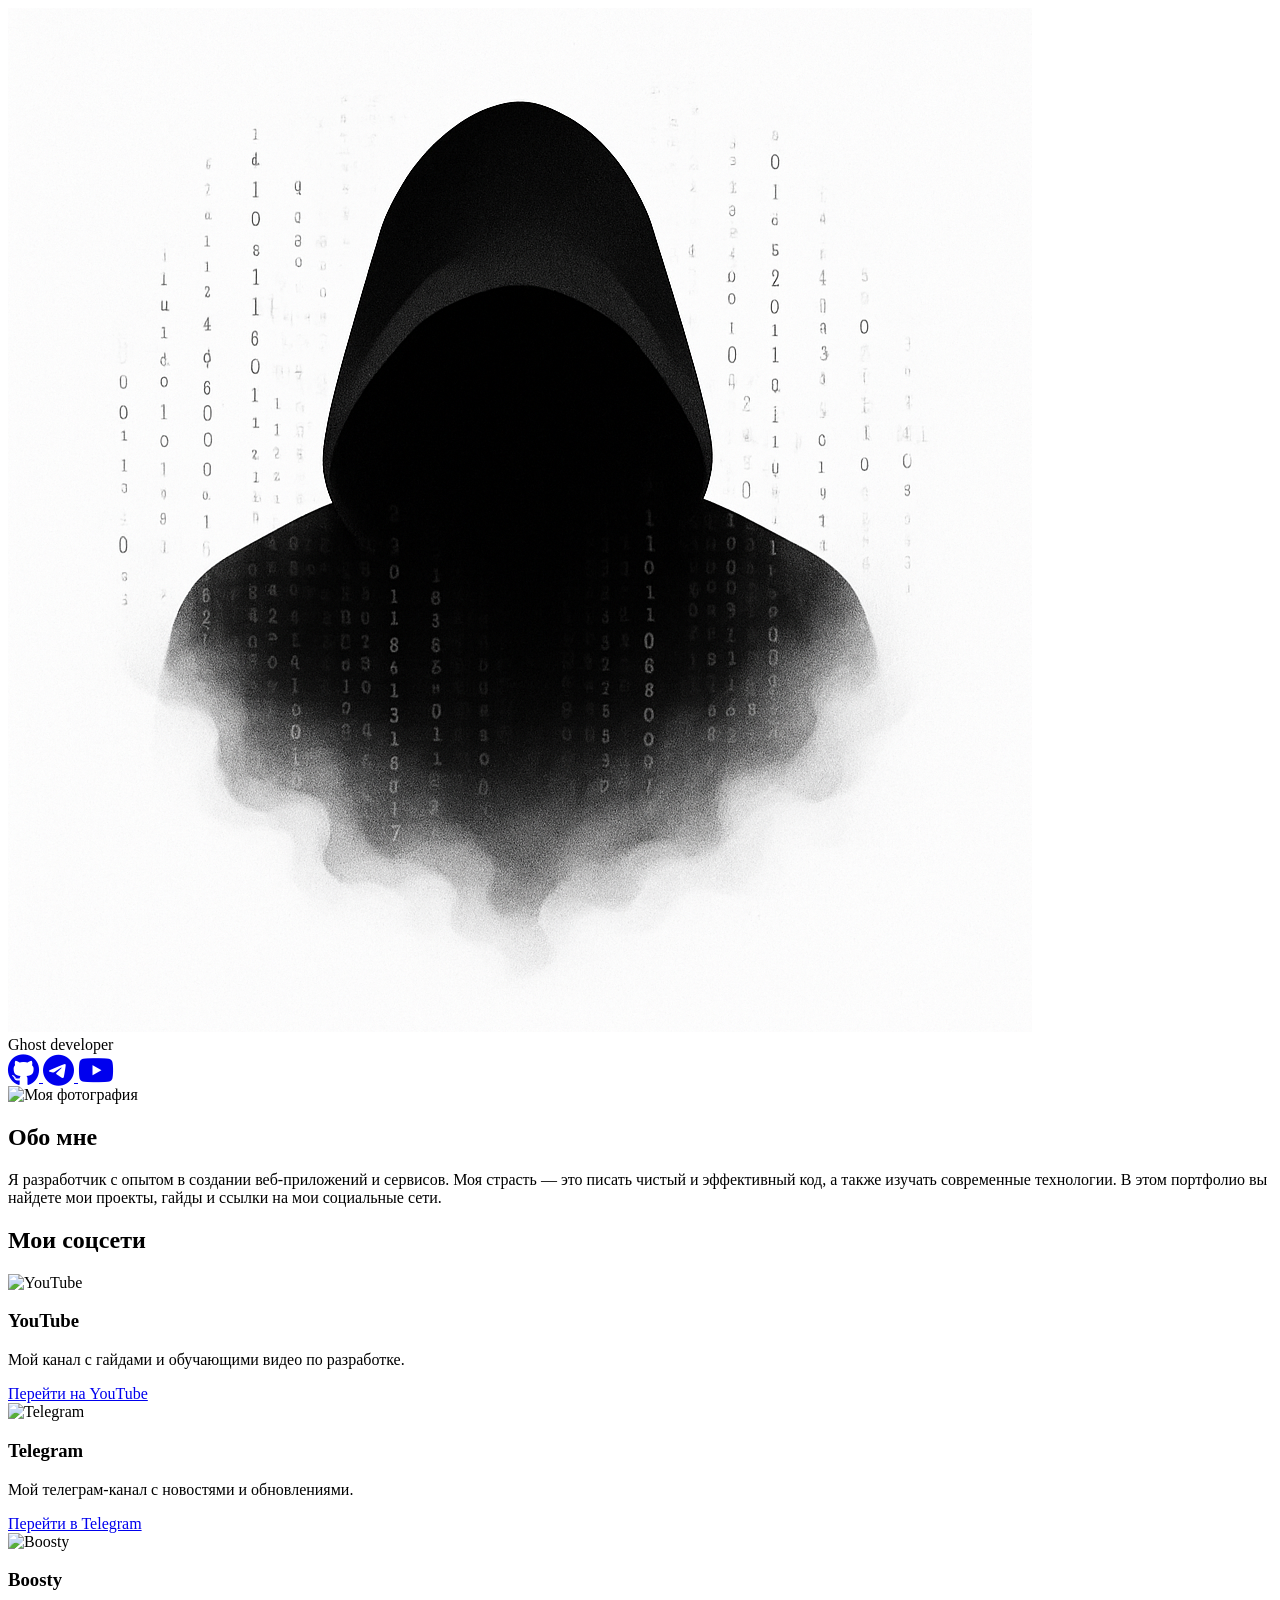
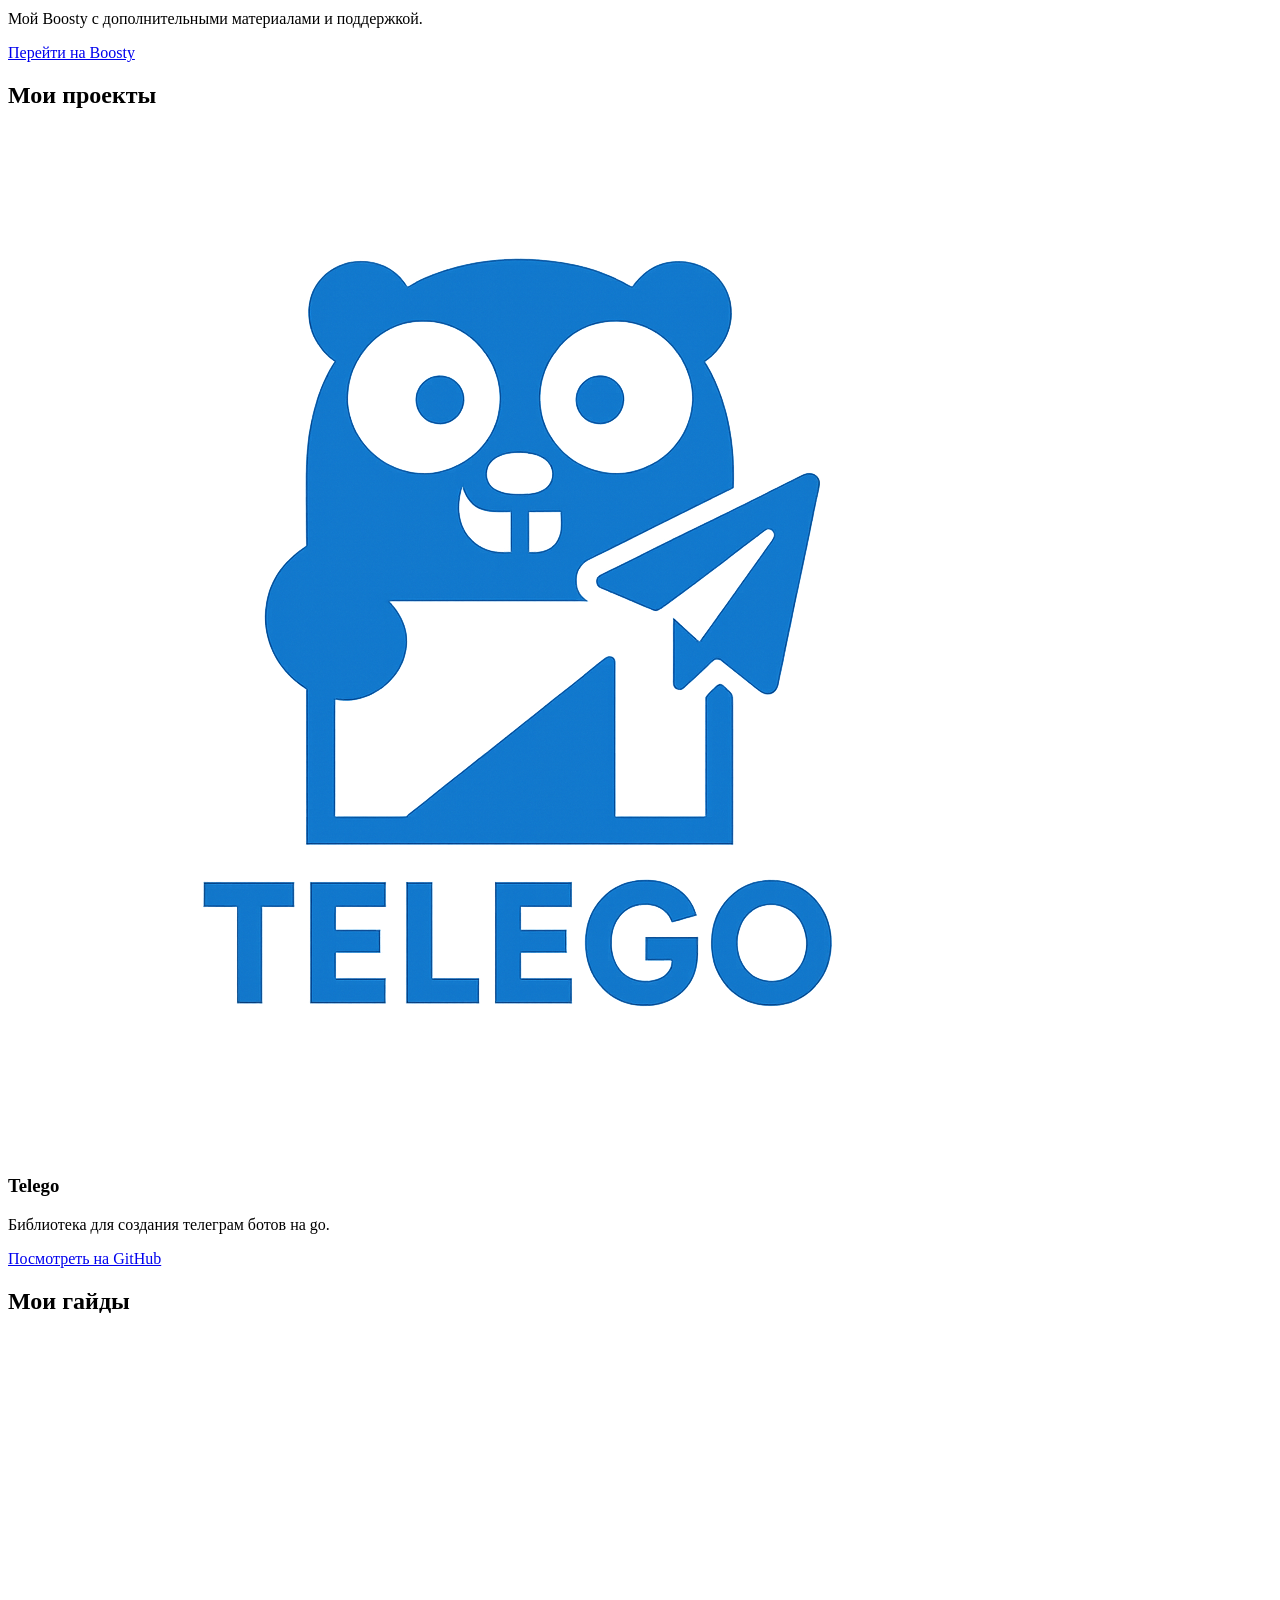
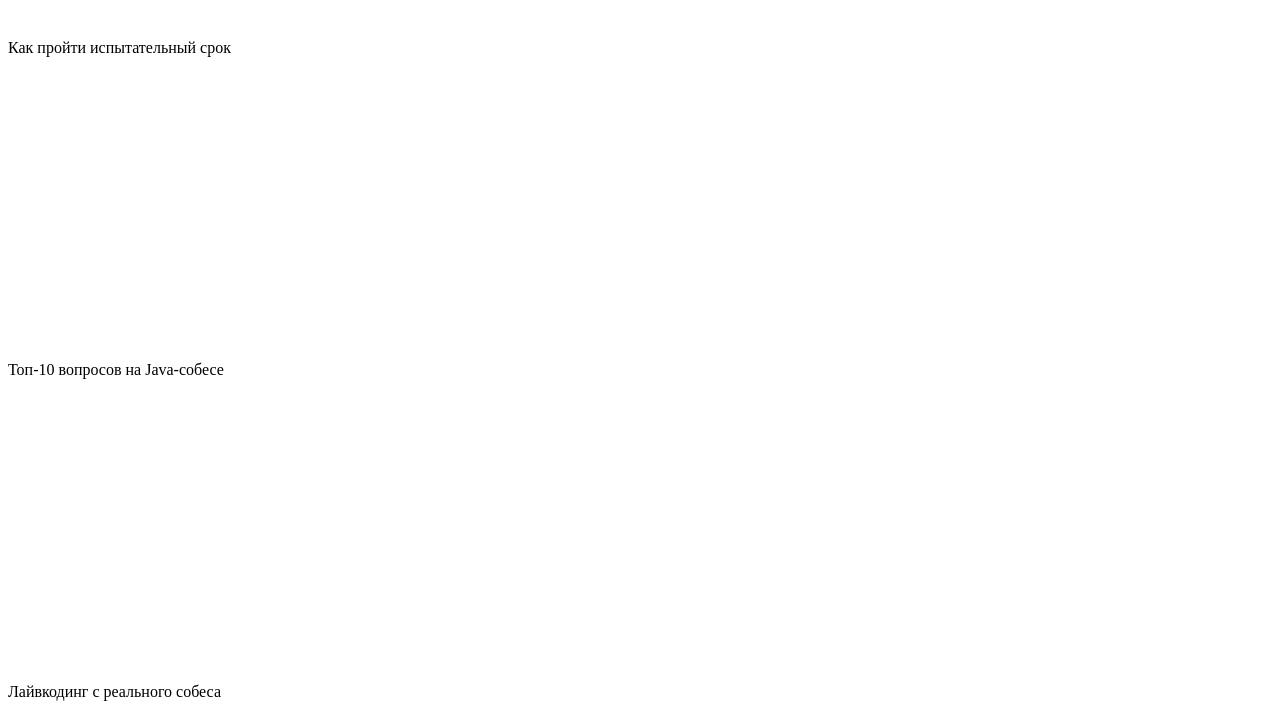
==== index.html @ 69c60d12 "init" ====
<!DOCTYPE html>
<html lang="ru">
<head>
    <meta charset="UTF-8">
    <meta name="viewport" content="width=device-width, initial-scale=1.0">
    <title>Портфолио Разработчика</title>
    <link rel="stylesheet" href="https://cdn.jsdelivr.net/npm/tailwindcss/dist/tailwind.min.css">
    <link rel="stylesheet" href="https://cdnjs.cloudflare.com/ajax/libs/font-awesome/6.0.0-beta3/css/all.min.css">
</head>
<body class="bg-gray-100 text-gray-800">

    <!-- Header с логотипом и ссылками -->
    <header class="bg-white shadow-md p-5 mb-8 flex justify-between items-center">
        <div class="flex items-center space-x-2">
            <img src="logo.png" alt="Логотип" class="rounded-full object-cover w-10 h-10">
            <div class="text-2xl font-bold">Ghost developer</div>
        </div>
        <div class="flex space-x-4">
            <a href="https://github.com/dsvdev" target="_blank" class="text-gray-600 hover:text-black">
                <i class="fab fa-github fa-2x"></i>
            </a>
            <a href="https://t.me/dsvdev" target="_blank" class="text-blue-500 hover:text-blue-700">
                <i class="fab fa-telegram fa-2x"></i>
            </a>
            <a href="https://www.youtube.com/@dsvdev" target="_blank" class="text-red-600 hover:text-red-800">
                <i class="fab fa-youtube fa-2x"></i>
            </a>
        </div>
    </header>

    <div class="container mx-auto p-5 space-y-8">

        <!-- Раздел Обо мне -->
        <div class="bg-white shadow-md rounded-lg p-8 flex items-center space-x-8">
            <img src="IMG_0132.png" alt="Моя фотография" class="rounded-lg object-cover w-48 h-48">
            <div>
                <h2 class="text-3xl font-bold mb-4">Обо мне</h2>
                <p>Я разработчик с опытом в создании веб-приложений и сервисов. Моя страсть — это писать чистый и эффективный код, а также изучать современные технологии. В этом портфолио вы найдете мои проекты, гайды и ссылки на мои социальные сети.</p>
            </div>
        </div>

        <!-- Раздел с соцсетями -->
        <div class="bg-white shadow-md rounded-lg p-8">
            <h2 class="text-3xl font-bold mb-4">Мои соцсети</h2>
            <div class="grid grid-cols-1 md:grid-cols-2 lg:grid-cols-3 gap-4">
                <div class="border p-4 rounded-lg flex items-center space-x-4">
                    <img src="https://i.pinimg.com/originals/19/7b/36/197b365922d1ea3aa1a932ff9bbda4a6.png" alt="YouTube" class="w-12 h-12 object-cover">
                    <div>
                        <h3 class="text-2xl font-semibold mb-2">YouTube</h3>
                        <p class="mb-2">Мой канал с гайдами и обучающими видео по разработке.</p>
                        <a href="https://www.youtube.com/@dsvdev" target="_blank" class="text-red-500 hover:text-red-700">Перейти на YouTube</a>
                    </div>
                </div>
                <div class="border p-4 rounded-lg flex items-center space-x-4">
                    <img src="https://upload.wikimedia.org/wikipedia/commons/8/82/Telegram_logo.svg" alt="Telegram" class="w-12 h-12 object-cover">
                    <div>
                        <h3 class="text-2xl font-semibold mb-2">Telegram</h3>
                        <p class="mb-2">Мой телеграм-канал с новостями и обновлениями.</p>
                        <a href="https://t.me/dsvdev" target="_blank" class="text-blue-500 hover:text-blue-700">Перейти в Telegram</a>
                    </div>
                </div>
                <div class="border p-4 rounded-lg flex items-center space-x-4">
                    <img src="https://s0.rbk.ru/v6_top_pics/media/img/6/16/346925776976166.jpeg" alt="Boosty" class="w-12 h-12 object-cover">
                    <div>
                        <h3 class="text-2xl font-semibold mb-2">Boosty</h3>
                        <p class="mb-2">Мой Boosty с дополнительными материалами и поддержкой.</p>
                        <a href="https://boosty.to/dsvdev" target="_blank" class="text-yellow-500 hover:text-yellow-700">Перейти на Boosty</a>
                    </div>
                </div>
            </div>
        </div>

        <!-- Раздел с проектами -->
        <div class="bg-white shadow-md rounded-lg p-8">
            <h2 class="text-3xl font-bold mb-4">Мои проекты</h2>
            <div class="grid grid-cols-1 md:grid-cols-2 lg:grid-cols-3 gap-4">
                <div class="border p-4 rounded-lg flex items-center space-x-4">
                    <img src="telego2.png" alt="Лого проекта" class="w-12 h-12 object-cover">
                    <div>
                        <h3 class="text-2xl font-semibold mb-2">Telego</h3>
                        <p class="mb-2">Библиотека для создания телеграм ботов на go.</p>
                        <a href="https://github.com/dsvdev/telego" target="_blank" class="text-blue-500 hover:text-blue-700">Посмотреть на GitHub</a>
                    </div>
                </div>
            </div>
        </div>

        <!-- Раздел с гайдами -->
        <div class="bg-white shadow-md rounded-lg p-8">
            <h2 class="text-3xl font-bold mb-4">Мои гайды</h2>
            <div class="grid grid-cols-1 md:grid-cols-2 lg:grid-cols-3 gap-2">
                <div class="relative group overflow-hidden rounded-lg">
                    <iframe width="100%" height="300" src="https://www.youtube.com/embed/ewXRVUmxCCY" frameborder="0" allowfullscreen></iframe>
                    <div class="absolute bottom-0 left-0 w-full bg-gray-900 bg-opacity-75 text-white p-2 text-lg">Как пройти испытательный срок</div>
                </div>
                <div class="relative group overflow-hidden rounded-lg">
                    <iframe width="100%" height="300" src="https://www.youtube.com/embed/6LSf68bQy_I" frameborder="0" allowfullscreen></iframe>
                    <div class="absolute bottom-0 left-0 w-full bg-gray-900 bg-opacity-75 text-white p-2 text-lg">Топ-10 вопросов на Java-собесе</div>
                </div>
                <div class="relative group overflow-hidden rounded-lg">
                    <iframe width="100%" height="300" src="https://www.youtube.com/embed/KpB4iIX5cGw" frameborder="0" allowfullscreen></iframe>
                    <div class="absolute bottom-0 left-0 w-full bg-gray-900 bg-opacity-75 text-white p-2 text-lg">Лайвкодинг с реального собеса</div>
                </div>
            </div>
        </div>
    </div>
</body>
</html>
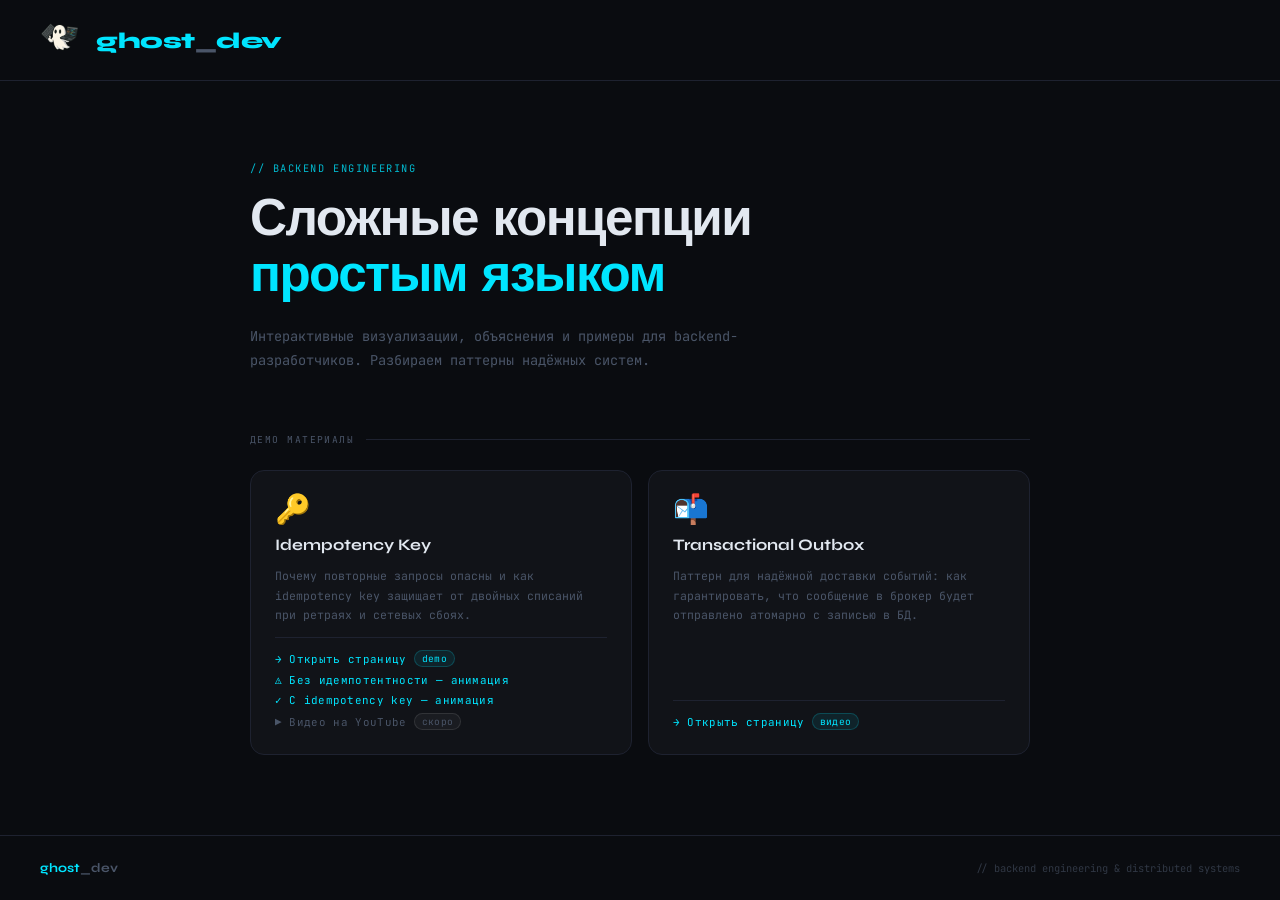
==== commit 6551a3ca: "init" ====
--- a/index.html
+++ b/index.html
@@ -1,108 +1,295 @@
 <!DOCTYPE html>
 <html lang="ru">
 <head>
-    <meta charset="UTF-8">
-    <meta name="viewport" content="width=device-width, initial-scale=1.0">
-    <title>Портфолио Разработчика</title>
-    <link rel="stylesheet" href="https://cdn.jsdelivr.net/npm/tailwindcss/dist/tailwind.min.css">
-    <link rel="stylesheet" href="https://cdnjs.cloudflare.com/ajax/libs/font-awesome/6.0.0-beta3/css/all.min.css">
+<meta charset="UTF-8">
+<meta name="viewport" content="width=device-width, initial-scale=1.0">
+<title>ghost_dev</title>
+<link href="https://fonts.googleapis.com/css2?family=JetBrains+Mono:wght@400;600;700&family=Syne:wght@400;700;800&display=swap" rel="stylesheet">
+<style>
+  :root {
+    --bg: #0a0c10;
+    --surface: #111318;
+    --surface2: #161a23;
+    --border: #1e2230;
+    --accent: #00e5ff;
+    --accent2: #ff4d6d;
+    --accent3: #69ff74;
+    --text: #e2e8f0;
+    --muted: #4a5568;
+  }
+
+  * { margin: 0; padding: 0; box-sizing: border-box; }
+
+  body {
+    background: var(--bg);
+    color: var(--text);
+    font-family: 'JetBrains Mono', monospace;
+    min-height: 100vh;
+  }
+
+  /* ── HEADER ── */
+  header {
+    border-bottom: 1px solid var(--border);
+    padding: 20px 40px;
+    display: flex;
+    align-items: center;
+    gap: 16px;
+  }
+
+  .logo-img {
+    height: 40px;
+    width: auto;
+  }
+
+  .logo-text {
+    font-family: 'Syne', sans-serif;
+    font-weight: 800;
+    font-size: 1.4rem;
+    color: var(--accent);
+    letter-spacing: -0.02em;
+  }
+
+  .logo-text span {
+    color: var(--muted);
+  }
+
+  /* ── HERO ── */
+  .hero {
+    max-width: 860px;
+    margin: 0 auto;
+    padding: 80px 40px 60px;
+  }
+
+  .hero-tag {
+    font-size: 0.65rem;
+    color: var(--accent);
+    letter-spacing: 0.15em;
+    text-transform: uppercase;
+    margin-bottom: 16px;
+    opacity: 0.8;
+  }
+
+  .hero h1 {
+    font-family: 'Syne', sans-serif;
+    font-weight: 800;
+    font-size: clamp(2rem, 5vw, 3.2rem);
+    line-height: 1.1;
+    letter-spacing: -0.03em;
+    margin-bottom: 20px;
+  }
+
+  .hero h1 .hl { color: var(--accent); }
+
+  .hero p {
+    font-size: 0.85rem;
+    color: var(--muted);
+    line-height: 1.8;
+    max-width: 560px;
+  }
+
+  /* ── SECTION ── */
+  .section {
+    max-width: 860px;
+    margin: 0 auto;
+    padding: 0 40px 80px;
+  }
+
+  .section-label {
+    font-size: 0.6rem;
+    color: var(--muted);
+    letter-spacing: 0.15em;
+    text-transform: uppercase;
+    margin-bottom: 24px;
+    display: flex;
+    align-items: center;
+    gap: 12px;
+  }
+
+  .section-label::after {
+    content: '';
+    flex: 1;
+    height: 1px;
+    background: var(--border);
+  }
+
+  /* ── TOPIC CARDS ── */
+  .topics {
+    display: grid;
+    grid-template-columns: repeat(auto-fill, minmax(340px, 1fr));
+    gap: 16px;
+  }
+
+  .topic-card {
+    background: var(--surface);
+    border: 1px solid var(--border);
+    border-radius: 14px;
+    padding: 24px;
+    text-decoration: none;
+    color: inherit;
+    display: flex;
+    flex-direction: column;
+    gap: 12px;
+    transition: border-color 0.2s, box-shadow 0.2s, transform 0.2s;
+    cursor: pointer;
+    user-select: none;
+  }
+
+  .topic-card:hover {
+    border-color: var(--accent);
+    box-shadow: 0 0 28px rgba(0,229,255,0.08);
+    transform: translateY(-2px);
+  }
+
+  .topic-card:active {
+    transform: translateY(0);
+  }
+
+  .topic-card-icon {
+    font-size: 1.8rem;
+    line-height: 1;
+  }
+
+  .topic-card-title {
+    font-family: 'Syne', sans-serif;
+    font-weight: 700;
+    font-size: 1rem;
+    color: var(--text);
+  }
+
+  .topic-card-desc {
+    font-size: 0.72rem;
+    color: var(--muted);
+    line-height: 1.7;
+  }
+
+  .topic-card-links {
+    display: flex;
+    flex-direction: column;
+    gap: 6px;
+    margin-top: auto;
+    padding-top: 12px;
+    border-top: 1px solid var(--border);
+  }
+
+  .topic-link {
+    display: inline-flex;
+    align-items: center;
+    gap: 7px;
+    font-size: 0.68rem;
+    color: var(--accent);
+    text-decoration: none;
+    letter-spacing: 0.03em;
+    transition: opacity 0.2s;
+  }
+
+  .topic-link:hover { opacity: 0.7; }
+
+  .topic-link.muted {
+    color: var(--muted);
+  }
+
+  .topic-link .badge {
+    font-size: 0.6rem;
+    background: rgba(0,229,255,0.08);
+    border: 1px solid rgba(0,229,255,0.2);
+    border-radius: 20px;
+    padding: 1px 7px;
+    color: var(--accent);
+  }
+
+  .topic-link.muted .badge {
+    background: rgba(255,255,255,0.04);
+    border-color: rgba(255,255,255,0.1);
+    color: var(--muted);
+  }
+
+  /* ── FOOTER ── */
+  footer {
+    border-top: 1px solid var(--border);
+    padding: 24px 40px;
+    display: flex;
+    justify-content: space-between;
+    align-items: center;
+    flex-wrap: wrap;
+    gap: 12px;
+  }
+
+  .footer-brand {
+    font-family: 'Syne', sans-serif;
+    font-weight: 700;
+    font-size: 0.8rem;
+    color: var(--muted);
+  }
+
+  .footer-brand span { color: var(--accent); }
+
+  .footer-note {
+    font-size: 0.65rem;
+    color: var(--muted);
+    opacity: 0.6;
+  }
+</style>
 </head>
-<body class="bg-gray-100 text-gray-800">
-
-    <!-- Header с логотипом и ссылками -->
-    <header class="bg-white shadow-md p-5 mb-8 flex justify-between items-center">
-        <div class="flex items-center space-x-2">
-            <img src="logo.png" alt="Логотип" class="rounded-full object-cover w-10 h-10">
-            <div class="text-2xl font-bold">Ghost developer</div>
-        </div>
-        <div class="flex space-x-4">
-            <a href="https://github.com/dsvdev" target="_blank" class="text-gray-600 hover:text-black">
-                <i class="fab fa-github fa-2x"></i>
-            </a>
-            <a href="https://t.me/dsvdev" target="_blank" class="text-blue-500 hover:text-blue-700">
-                <i class="fab fa-telegram fa-2x"></i>
-            </a>
-            <a href="https://www.youtube.com/@dsvdev" target="_blank" class="text-red-600 hover:text-red-800">
-                <i class="fab fa-youtube fa-2x"></i>
-            </a>
-        </div>
-    </header>
-
-    <div class="container mx-auto p-5 space-y-8">
-
-        <!-- Раздел Обо мне -->
-        <div class="bg-white shadow-md rounded-lg p-8 flex items-center space-x-8">
-            <img src="IMG_0132.png" alt="Моя фотография" class="rounded-lg object-cover w-48 h-48">
-            <div>
-                <h2 class="text-3xl font-bold mb-4">Обо мне</h2>
-                <p>Я разработчик с опытом в создании веб-приложений и сервисов. Моя страсть — это писать чистый и эффективный код, а также изучать современные технологии. В этом портфолио вы найдете мои проекты, гайды и ссылки на мои социальные сети.</p>
-            </div>
-        </div>
-
-        <!-- Раздел с соцсетями -->
-        <div class="bg-white shadow-md rounded-lg p-8">
-            <h2 class="text-3xl font-bold mb-4">Мои соцсети</h2>
-            <div class="grid grid-cols-1 md:grid-cols-2 lg:grid-cols-3 gap-4">
-                <div class="border p-4 rounded-lg flex items-center space-x-4">
-                    <img src="https://i.pinimg.com/originals/19/7b/36/197b365922d1ea3aa1a932ff9bbda4a6.png" alt="YouTube" class="w-12 h-12 object-cover">
-                    <div>
-                        <h3 class="text-2xl font-semibold mb-2">YouTube</h3>
-                        <p class="mb-2">Мой канал с гайдами и обучающими видео по разработке.</p>
-                        <a href="https://www.youtube.com/@dsvdev" target="_blank" class="text-red-500 hover:text-red-700">Перейти на YouTube</a>
-                    </div>
-                </div>
-                <div class="border p-4 rounded-lg flex items-center space-x-4">
-                    <img src="https://upload.wikimedia.org/wikipedia/commons/8/82/Telegram_logo.svg" alt="Telegram" class="w-12 h-12 object-cover">
-                    <div>
-                        <h3 class="text-2xl font-semibold mb-2">Telegram</h3>
-                        <p class="mb-2">Мой телеграм-канал с новостями и обновлениями.</p>
-                        <a href="https://t.me/dsvdev" target="_blank" class="text-blue-500 hover:text-blue-700">Перейти в Telegram</a>
-                    </div>
-                </div>
-                <div class="border p-4 rounded-lg flex items-center space-x-4">
-                    <img src="https://s0.rbk.ru/v6_top_pics/media/img/6/16/346925776976166.jpeg" alt="Boosty" class="w-12 h-12 object-cover">
-                    <div>
-                        <h3 class="text-2xl font-semibold mb-2">Boosty</h3>
-                        <p class="mb-2">Мой Boosty с дополнительными материалами и поддержкой.</p>
-                        <a href="https://boosty.to/dsvdev" target="_blank" class="text-yellow-500 hover:text-yellow-700">Перейти на Boosty</a>
-                    </div>
-                </div>
-            </div>
-        </div>
-
-        <!-- Раздел с проектами -->
-        <div class="bg-white shadow-md rounded-lg p-8">
-            <h2 class="text-3xl font-bold mb-4">Мои проекты</h2>
-            <div class="grid grid-cols-1 md:grid-cols-2 lg:grid-cols-3 gap-4">
-                <div class="border p-4 rounded-lg flex items-center space-x-4">
-                    <img src="telego2.png" alt="Лого проекта" class="w-12 h-12 object-cover">
-                    <div>
-                        <h3 class="text-2xl font-semibold mb-2">Telego</h3>
-                        <p class="mb-2">Библиотека для создания телеграм ботов на go.</p>
-                        <a href="https://github.com/dsvdev/telego" target="_blank" class="text-blue-500 hover:text-blue-700">Посмотреть на GitHub</a>
-                    </div>
-                </div>
-            </div>
-        </div>
-
-        <!-- Раздел с гайдами -->
-        <div class="bg-white shadow-md rounded-lg p-8">
-            <h2 class="text-3xl font-bold mb-4">Мои гайды</h2>
-            <div class="grid grid-cols-1 md:grid-cols-2 lg:grid-cols-3 gap-2">
-                <div class="relative group overflow-hidden rounded-lg">
-                    <iframe width="100%" height="300" src="https://www.youtube.com/embed/ewXRVUmxCCY" frameborder="0" allowfullscreen></iframe>
-                    <div class="absolute bottom-0 left-0 w-full bg-gray-900 bg-opacity-75 text-white p-2 text-lg">Как пройти испытательный срок</div>
-                </div>
-                <div class="relative group overflow-hidden rounded-lg">
-                    <iframe width="100%" height="300" src="https://www.youtube.com/embed/6LSf68bQy_I" frameborder="0" allowfullscreen></iframe>
-                    <div class="absolute bottom-0 left-0 w-full bg-gray-900 bg-opacity-75 text-white p-2 text-lg">Топ-10 вопросов на Java-собесе</div>
-                </div>
-                <div class="relative group overflow-hidden rounded-lg">
-                    <iframe width="100%" height="300" src="https://www.youtube.com/embed/KpB4iIX5cGw" frameborder="0" allowfullscreen></iframe>
-                    <div class="absolute bottom-0 left-0 w-full bg-gray-900 bg-opacity-75 text-white p-2 text-lg">Лайвкодинг с реального собеса</div>
-                </div>
-            </div>
-        </div>
+<body>
+
+<header>
+  <img src="logo.png" alt="ghost_dev logo" class="logo-img">
+  <div class="logo-text">ghost<span>_</span>dev</div>
+</header>
+
+<div class="hero">
+  <div class="hero-tag">// backend engineering</div>
+  <h1>Сложные концепции<br><span class="hl">простым языком</span></h1>
+  <p>Интерактивные визуализации, объяснения и примеры для backend-разработчиков. Разбираем паттерны надёжных систем.</p>
+</div>
+
+<div class="section">
+  <div class="section-label">демо материалы</div>
+
+  <div class="topics">
+
+    <div class="topic-card" onclick="window.location='idempotency-key.html'">
+      <div class="topic-card-icon">🔑</div>
+      <div class="topic-card-title">Idempotency Key</div>
+      <div class="topic-card-desc">
+        Почему повторные запросы опасны и как idempotency key защищает от двойных списаний при ретраях и сетевых сбоях.
+      </div>
+      <div class="topic-card-links">
+        <a href="idempotency-key.html" class="topic-link" onclick="event.stopPropagation()">
+          <span>→</span> Открыть страницу <span class="badge">demo</span>
+        </a>
+        <a href="no-idempotency-animation.html" class="topic-link" onclick="event.stopPropagation()">
+          <span>⚠</span> Без идемпотентности — анимация
+        </a>
+        <a href="idempotency-animation.html" class="topic-link" onclick="event.stopPropagation()">
+          <span>✓</span> С idempotency key — анимация
+        </a>
+        <a href="#" class="topic-link muted" onclick="event.stopPropagation(); event.preventDefault()">
+          <span>▶</span> Видео на YouTube <span class="badge">скоро</span>
+        </a>
+      </div>
     </div>
+
+    <div class="topic-card" onclick="window.location='transactional-outbox.html'">
+      <div class="topic-card-icon">📬</div>
+      <div class="topic-card-title">Transactional Outbox</div>
+      <div class="topic-card-desc">
+        Паттерн для надёжной доставки событий: как гарантировать, что сообщение в брокер будет отправлено атомарно с записью в БД.
+      </div>
+      <div class="topic-card-links">
+        <a href="transactional-outbox.html" class="topic-link" onclick="event.stopPropagation()">
+          <span>→</span> Открыть страницу <span class="badge">видео</span>
+        </a>
+      </div>
+    </div>
+
+  </div>
+</div>
+
+<footer>
+  <div class="footer-brand"><span>ghost</span>_dev</div>
+  <div class="footer-note">// backend engineering &amp; distributed systems</div>
+</footer>
+
 </body>
-</html>
+</html>
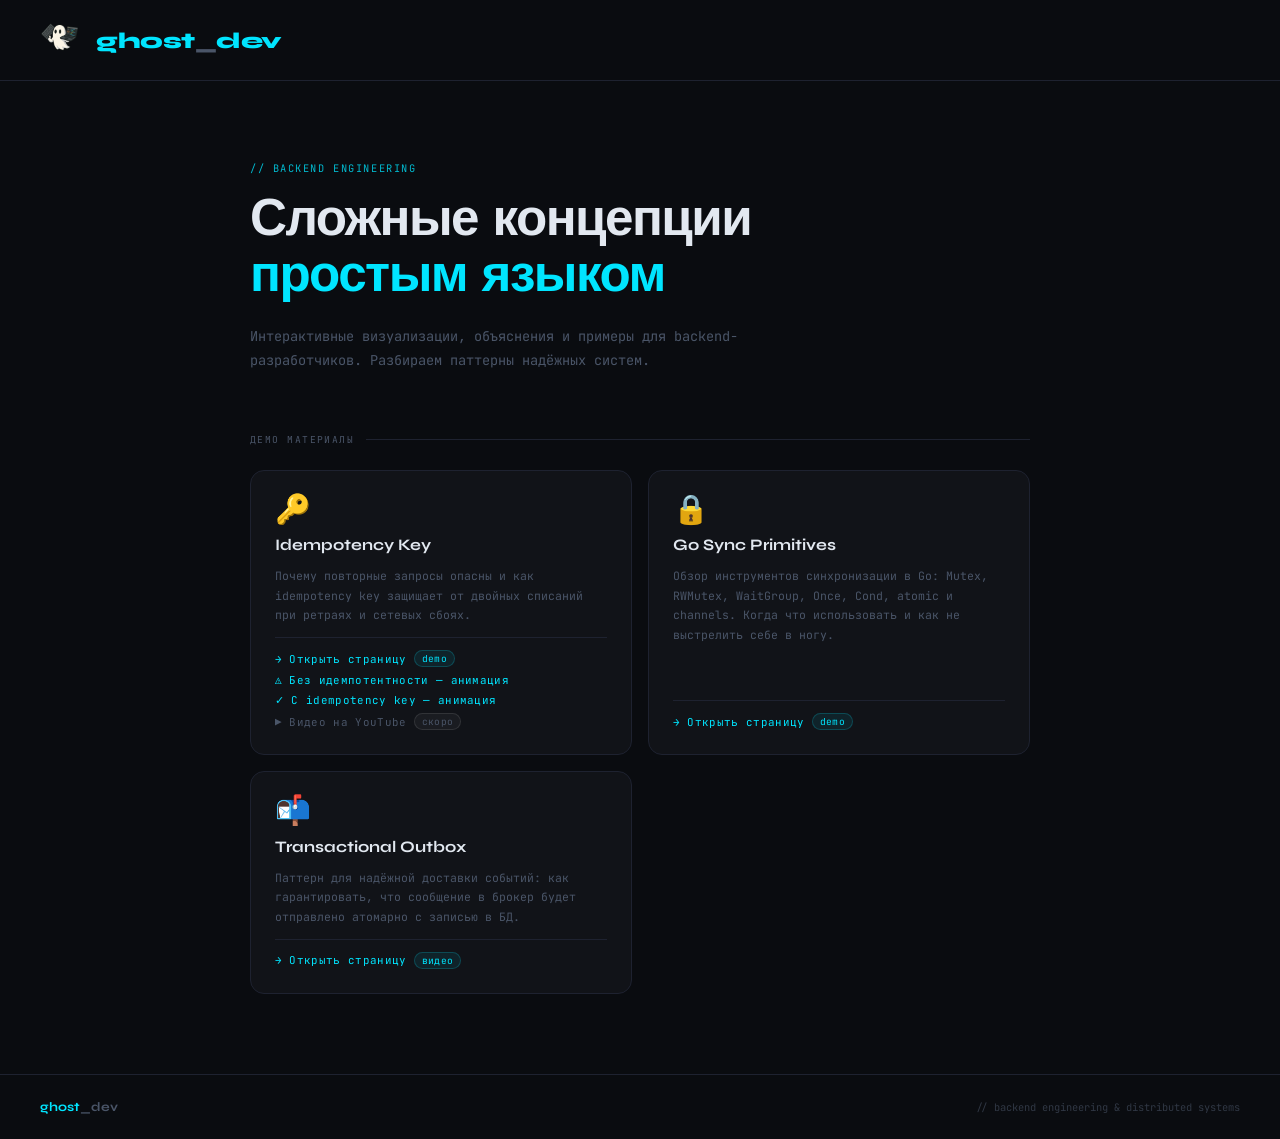
==== commit 0265c931: "horseman: add go sync primitives page" ====
--- a/index.html
+++ b/index.html
@@ -270,6 +270,19 @@
       </div>
     </div>
 
+    <div class="topic-card" onclick="window.location='go-sync.html'">
+      <div class="topic-card-icon">🔒</div>
+      <div class="topic-card-title">Go Sync Primitives</div>
+      <div class="topic-card-desc">
+        Обзор инструментов синхронизации в Go: Mutex, RWMutex, WaitGroup, Once, Cond, atomic и channels. Когда что использовать и как не выстрелить себе в ногу.
+      </div>
+      <div class="topic-card-links">
+        <a href="go-sync.html" class="topic-link" onclick="event.stopPropagation()">
+          <span>→</span> Открыть страницу <span class="badge">demo</span>
+        </a>
+      </div>
+    </div>
+
     <div class="topic-card" onclick="window.location='transactional-outbox.html'">
       <div class="topic-card-icon">📬</div>
       <div class="topic-card-title">Transactional Outbox</div>
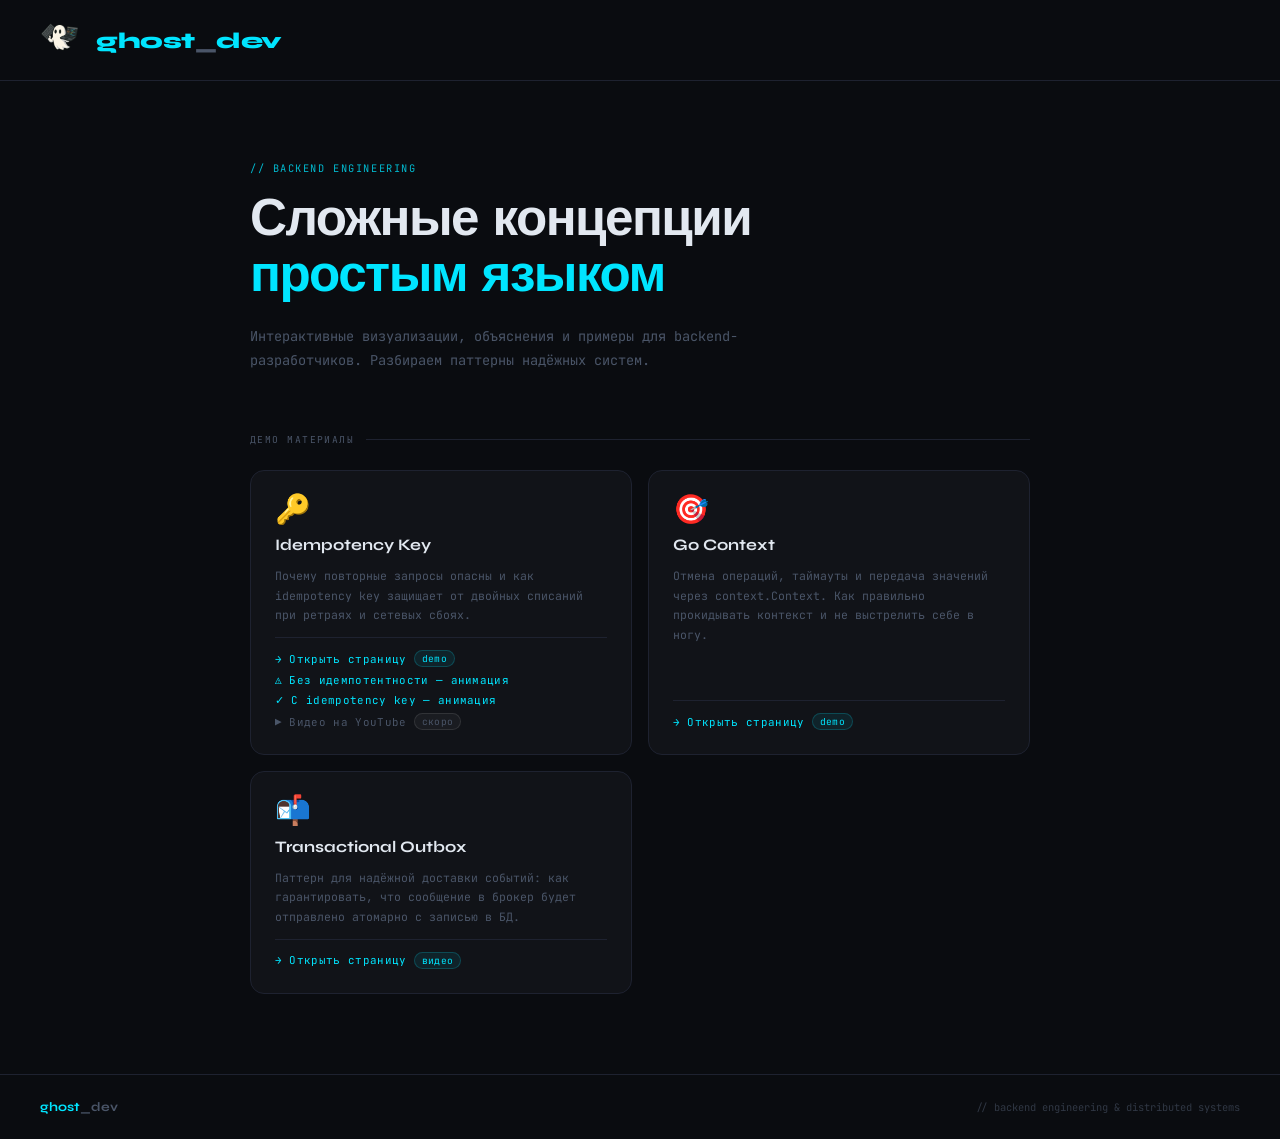
==== commit b9e55ceb: "horseman: add go context page" ====
--- a/index.html
+++ b/index.html
@@ -270,14 +270,14 @@
       </div>
     </div>
 
-    <div class="topic-card" onclick="window.location='go-sync.html'">
-      <div class="topic-card-icon">🔒</div>
-      <div class="topic-card-title">Go Sync Primitives</div>
+    <div class="topic-card" onclick="window.location='go-context.html'">
+      <div class="topic-card-icon">🎯</div>
+      <div class="topic-card-title">Go Context</div>
       <div class="topic-card-desc">
-        Обзор инструментов синхронизации в Go: Mutex, RWMutex, WaitGroup, Once, Cond, atomic и channels. Когда что использовать и как не выстрелить себе в ногу.
+        Отмена операций, таймауты и передача значений через context.Context. Как правильно прокидывать контекст и не выстрелить себе в ногу.
       </div>
       <div class="topic-card-links">
-        <a href="go-sync.html" class="topic-link" onclick="event.stopPropagation()">
+        <a href="go-context.html" class="topic-link" onclick="event.stopPropagation()">
           <span>→</span> Открыть страницу <span class="badge">demo</span>
         </a>
       </div>
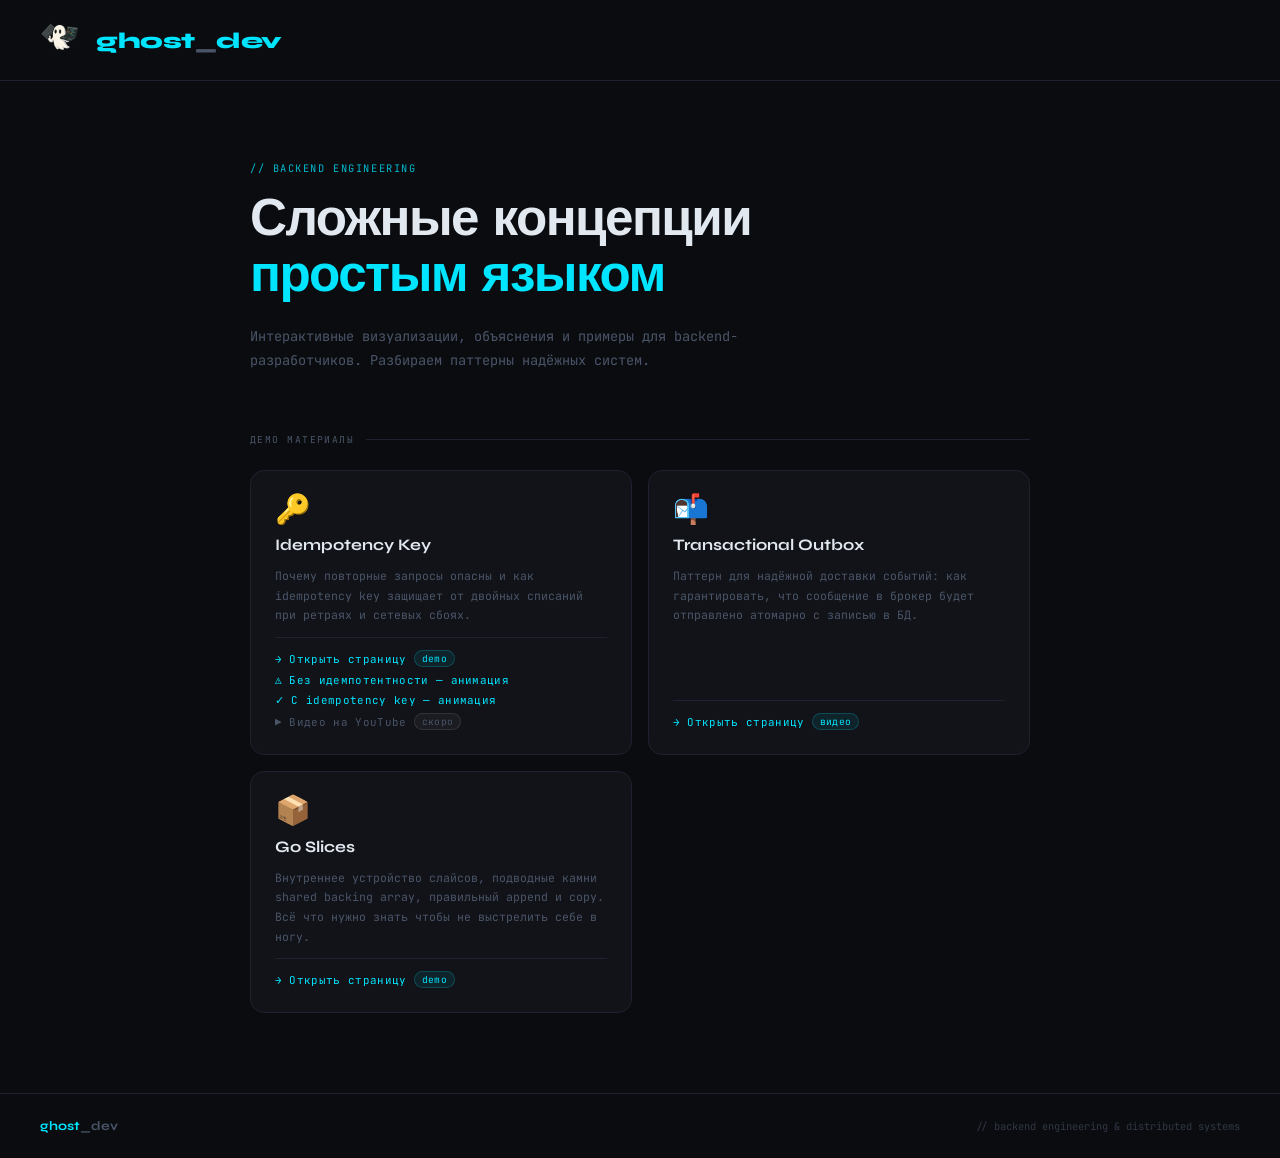
==== commit 3d7e91a4: "horseman: add go-slices.html — Go slices internals guide" ====
--- a/index.html
+++ b/index.html
@@ -270,19 +270,6 @@
       </div>
     </div>
 
-    <div class="topic-card" onclick="window.location='go-context.html'">
-      <div class="topic-card-icon">🎯</div>
-      <div class="topic-card-title">Go Context</div>
-      <div class="topic-card-desc">
-        Отмена операций, таймауты и передача значений через context.Context. Как правильно прокидывать контекст и не выстрелить себе в ногу.
-      </div>
-      <div class="topic-card-links">
-        <a href="go-context.html" class="topic-link" onclick="event.stopPropagation()">
-          <span>→</span> Открыть страницу <span class="badge">demo</span>
-        </a>
-      </div>
-    </div>
-
     <div class="topic-card" onclick="window.location='transactional-outbox.html'">
       <div class="topic-card-icon">📬</div>
       <div class="topic-card-title">Transactional Outbox</div>
@@ -296,6 +283,19 @@
       </div>
     </div>
 
+    <div class="topic-card" onclick="window.location='go-slices.html'">
+      <div class="topic-card-icon">📦</div>
+      <div class="topic-card-title">Go Slices</div>
+      <div class="topic-card-desc">
+        Внутреннее устройство слайсов, подводные камни shared backing array, правильный append и copy. Всё что нужно знать чтобы не выстрелить себе в ногу.
+      </div>
+      <div class="topic-card-links">
+        <a href="go-slices.html" class="topic-link" onclick="event.stopPropagation()">
+          <span>→</span> Открыть страницу <span class="badge">demo</span>
+        </a>
+      </div>
+    </div>
+
   </div>
 </div>
 
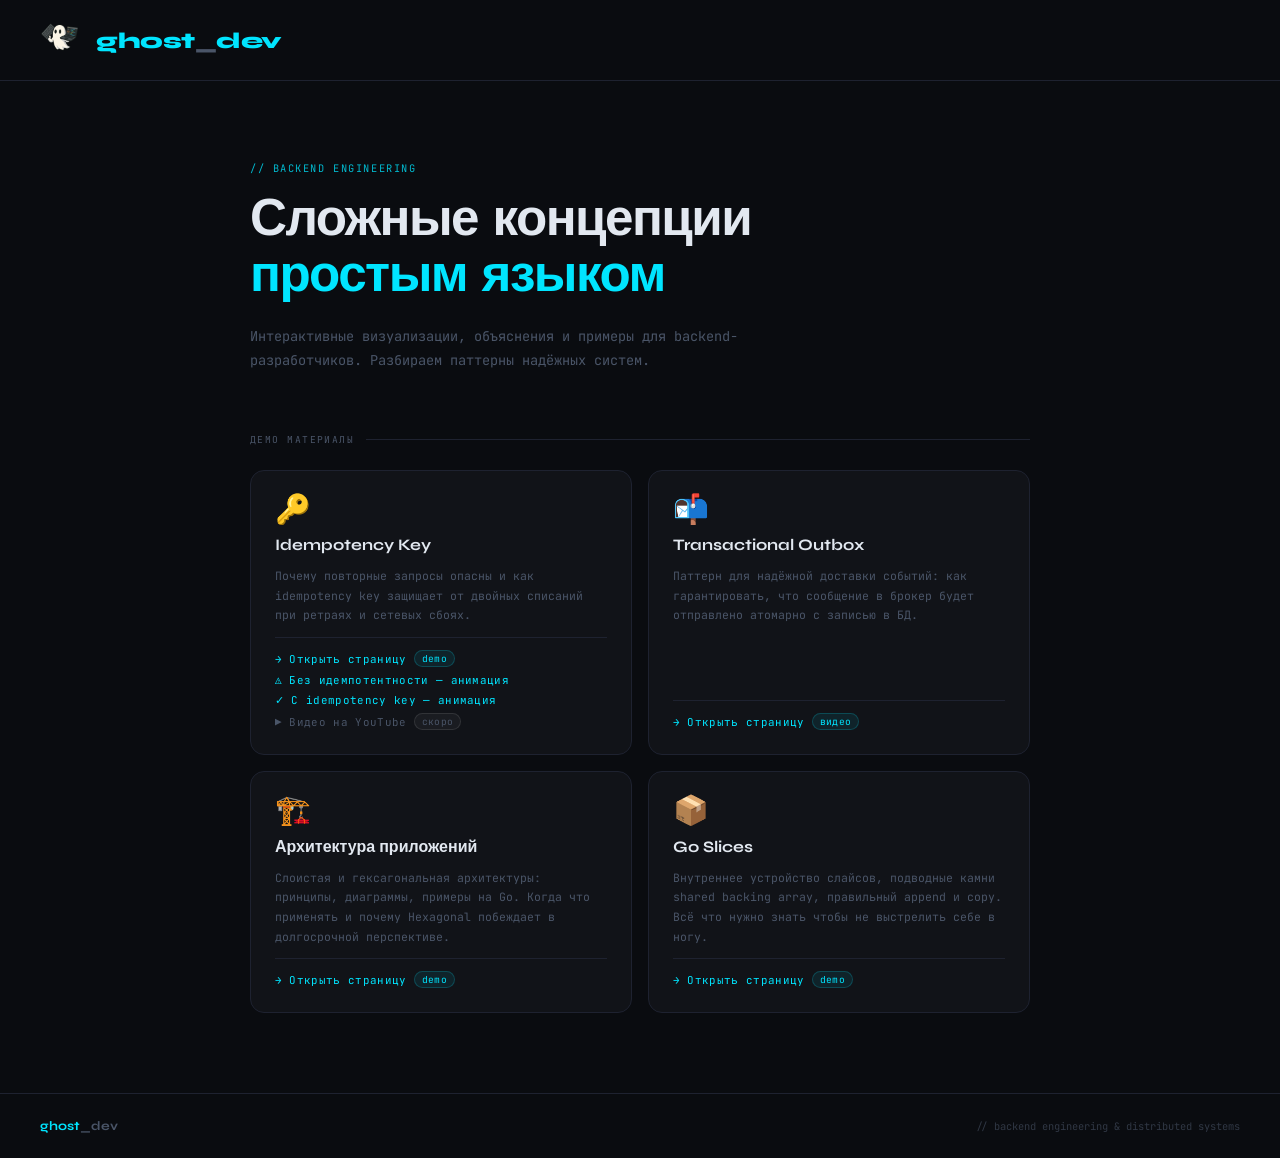
==== commit 4ceb6047: "horseman: add architecture card to index" ====
--- a/index.html
+++ b/index.html
@@ -283,6 +283,19 @@
       </div>
     </div>
 
+    <div class="topic-card" onclick="window.location='architecture.html'">
+      <div class="topic-card-icon">🏗️</div>
+      <div class="topic-card-title">Архитектура приложений</div>
+      <div class="topic-card-desc">
+        Слоистая и гексагональная архитектуры: принципы, диаграммы, примеры на Go. Когда что применять и почему Hexagonal побеждает в долгосрочной перспективе.
+      </div>
+      <div class="topic-card-links">
+        <a href="architecture.html" class="topic-link" onclick="event.stopPropagation()">
+          <span>→</span> Открыть страницу <span class="badge">demo</span>
+        </a>
+      </div>
+    </div>
+
     <div class="topic-card" onclick="window.location='go-slices.html'">
       <div class="topic-card-icon">📦</div>
       <div class="topic-card-title">Go Slices</div>
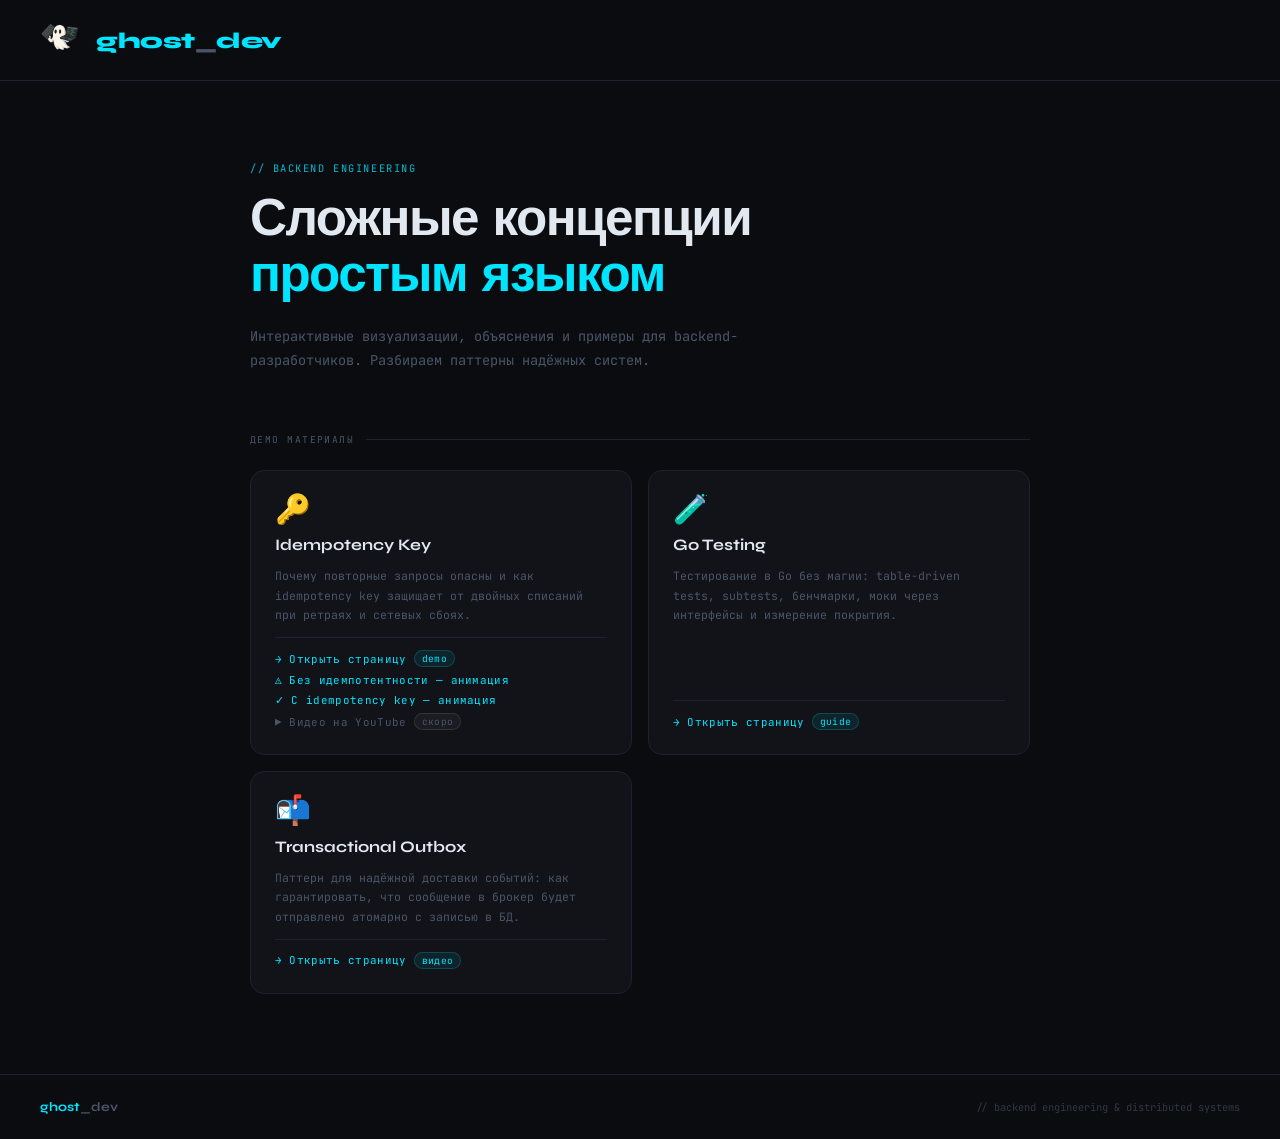
==== commit 6ca170f5: "horseman: add go-test page — testing in Go" ====
--- a/index.html
+++ b/index.html
@@ -270,6 +270,19 @@
       </div>
     </div>
 
+    <div class="topic-card" onclick="window.location='go-test.html'">
+      <div class="topic-card-icon">🧪</div>
+      <div class="topic-card-title">Go Testing</div>
+      <div class="topic-card-desc">
+        Тестирование в Go без магии: table-driven tests, subtests, бенчмарки, моки через интерфейсы и измерение покрытия.
+      </div>
+      <div class="topic-card-links">
+        <a href="go-test.html" class="topic-link" onclick="event.stopPropagation()">
+          <span>→</span> Открыть страницу <span class="badge">guide</span>
+        </a>
+      </div>
+    </div>
+
     <div class="topic-card" onclick="window.location='transactional-outbox.html'">
       <div class="topic-card-icon">📬</div>
       <div class="topic-card-title">Transactional Outbox</div>
@@ -283,32 +296,6 @@
       </div>
     </div>
 
-    <div class="topic-card" onclick="window.location='architecture.html'">
-      <div class="topic-card-icon">🏗️</div>
-      <div class="topic-card-title">Архитектура приложений</div>
-      <div class="topic-card-desc">
-        Слоистая и гексагональная архитектуры: принципы, диаграммы, примеры на Go. Когда что применять и почему Hexagonal побеждает в долгосрочной перспективе.
-      </div>
-      <div class="topic-card-links">
-        <a href="architecture.html" class="topic-link" onclick="event.stopPropagation()">
-          <span>→</span> Открыть страницу <span class="badge">demo</span>
-        </a>
-      </div>
-    </div>
-
-    <div class="topic-card" onclick="window.location='go-slices.html'">
-      <div class="topic-card-icon">📦</div>
-      <div class="topic-card-title">Go Slices</div>
-      <div class="topic-card-desc">
-        Внутреннее устройство слайсов, подводные камни shared backing array, правильный append и copy. Всё что нужно знать чтобы не выстрелить себе в ногу.
-      </div>
-      <div class="topic-card-links">
-        <a href="go-slices.html" class="topic-link" onclick="event.stopPropagation()">
-          <span>→</span> Открыть страницу <span class="badge">demo</span>
-        </a>
-      </div>
-    </div>
-
   </div>
 </div>
 
